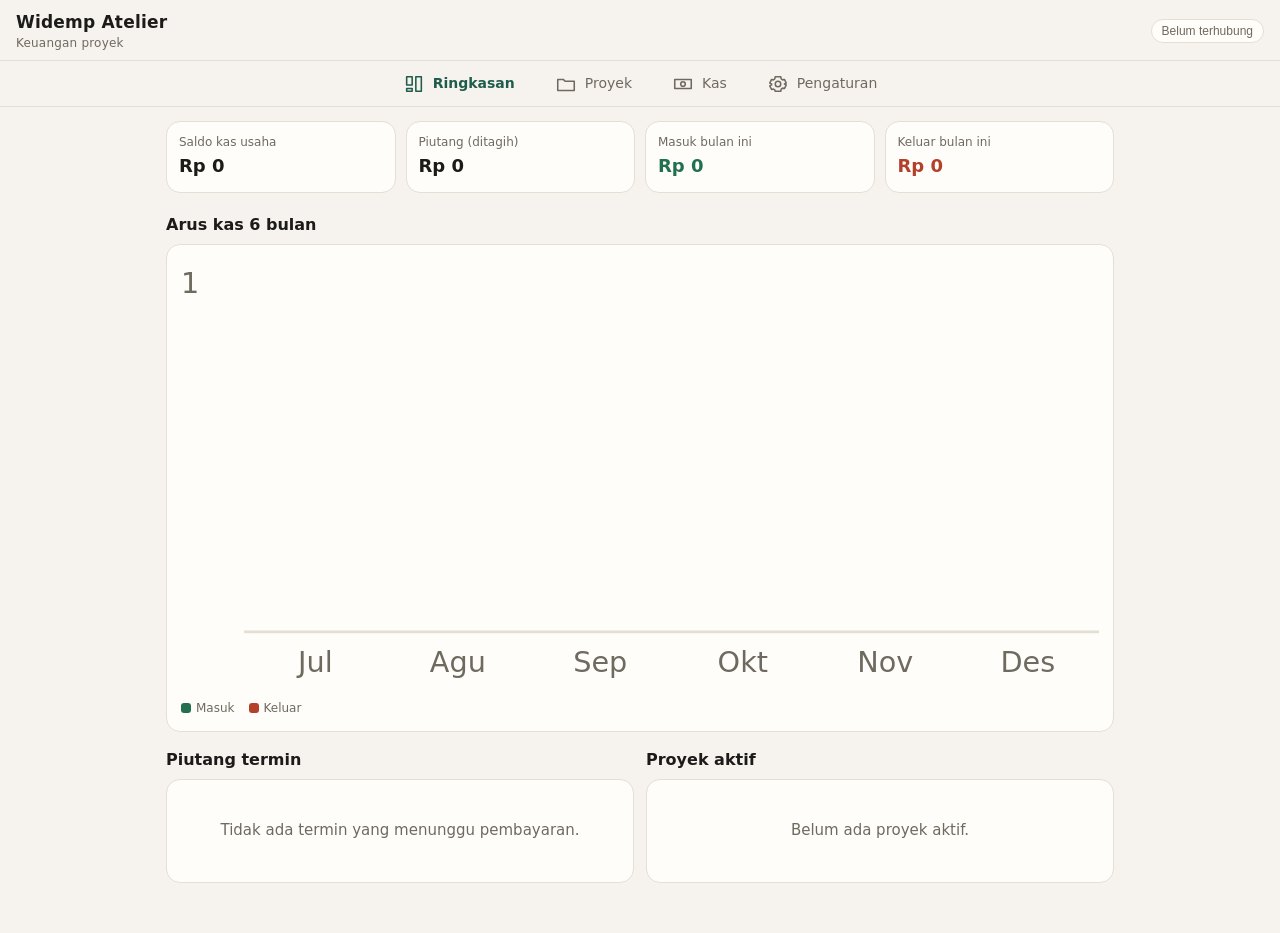
==== index.html @ c81f0bf6 "Add files via upload" ====
<!doctype html>
<html lang="id">
<head>
<meta charset="utf-8">
<meta name="viewport" content="width=device-width, initial-scale=1, viewport-fit=cover">
<meta name="theme-color" content="#1f5c4d">
<meta name="apple-mobile-web-app-capable" content="yes">
<meta name="mobile-web-app-capable" content="yes">
<meta name="apple-mobile-web-app-title" content="Widemp Keuangan">
<meta name="apple-mobile-web-app-status-bar-style" content="default">
<title>Widemp Keuangan</title>
<link rel="manifest" href="manifest.json">
<link rel="icon" href="icon.svg" type="image/svg+xml">
<link rel="apple-touch-icon" href="icon-180.png">
<link rel="stylesheet" href="style.css">
</head>
<body>
<header class="top">
  <h1 id="biz">Widemp Atelier<small>Keuangan proyek</small></h1>
  <button class="sync-pill" id="syncPill" type="button">Belum terhubung</button>
</header>
<nav class="tabs" id="tabs">
  <button data-tab="dash" class="on"><svg viewBox="0 0 24 24"><path d="M4 13h6V4H4zM14 20h6V4h-6zM4 20h6v-3H4z"/></svg>Ringkasan</button>
  <button data-tab="proj"><svg viewBox="0 0 24 24"><path d="M3 7h6l2 2h10v10H3z"/></svg>Proyek</button>
  <button data-tab="cash"><svg viewBox="0 0 24 24"><path d="M3 7h18v10H3zM12 9.5a2.5 2.5 0 100 5 2.5 2.5 0 000-5z"/></svg>Kas</button>
  <button data-tab="set"><svg viewBox="0 0 24 24"><path d="M12 15a3 3 0 100-6 3 3 0 000 6zM19 12l2-1-2-4-2 .5-1.5-1L15 4H9l-.5 2.5-1.5 1L5 7 3 11l2 1v1l-2 1 2 4 2-.5 1.5 1L9 20h6l.5-2.5 1.5-1 2 .5 2-4-2-1z"/></svg>Pengaturan</button>
</nav>
<main id="view"></main>
<dialog class="sheet" id="sheet"></dialog>
<div class="toast" id="toast" hidden></div>
<script src="core.js"></script>
<script src="sync.js"></script>
<script src="app.js"></script>
</body>
</html>
---- style.css ----
:root {
  --bg: #f6f3ee; --card: #fffdf9; --ink: #1c1b19; --muted: #6f6a60; --line: #e4ded3;
  --accent: #1f5c4d; --accent-ink: #fff; --in: #23704f; --out: #b3402a; --warn: #a76a00;
  --radius: 14px; --nav-h: 62px;
}
* { box-sizing: border-box; -webkit-tap-highlight-color: transparent; }
html { -webkit-text-size-adjust: 100%; }
body {
  margin: 0; background: var(--bg); color: var(--ink);
  font: 15px/1.45 system-ui, -apple-system, "Segoe UI", Roboto, sans-serif;
  padding-bottom: calc(var(--nav-h) + env(safe-area-inset-bottom) + 16px);
}
header.top {
  position: sticky; top: 0; z-index: 5; background: var(--bg);
  padding: calc(env(safe-area-inset-top) + 10px) 16px 8px; display: flex; align-items: center; gap: 10px;
  border-bottom: 1px solid var(--line);
}
header.top h1 { font-size: 17px; margin: 0; flex: 1; letter-spacing: .2px; }
header.top h1 small { display: block; font-weight: 400; color: var(--muted); font-size: 12px; }
.sync-pill { font-size: 12px; padding: 4px 10px; border-radius: 99px; border: 1px solid var(--line); background: var(--card); color: var(--muted); cursor: pointer; white-space: nowrap; }
.sync-pill.ok { color: var(--in); } .sync-pill.err { color: var(--out); } .sync-pill.busy { color: var(--warn); }
main { max-width: 980px; margin: 0 auto; padding: 14px 16px; }
nav.tabs {
  position: fixed; left: 0; right: 0; bottom: 0; z-index: 6; height: calc(var(--nav-h) + env(safe-area-inset-bottom));
  padding-bottom: env(safe-area-inset-bottom); background: var(--card); border-top: 1px solid var(--line); display: flex;
}
nav.tabs button {
  flex: 1; border: 0; background: none; color: var(--muted); font: inherit; font-size: 12px; display: flex; flex-direction: column;
  align-items: center; justify-content: center; gap: 2px; cursor: pointer;
}
nav.tabs button svg { width: 22px; height: 22px; stroke: currentColor; fill: none; stroke-width: 1.7; stroke-linecap: round; stroke-linejoin: round; }
nav.tabs button.on { color: var(--accent); font-weight: 600; }
@media (min-width: 760px) {
  body { padding-bottom: 24px; }
  nav.tabs { position: sticky; top: 56px; bottom: auto; height: 46px; padding: 0 16px; border-top: 0; border-bottom: 1px solid var(--line); background: var(--bg); justify-content: center; gap: 8px; }
  nav.tabs button { flex: 0 0 auto; flex-direction: row; gap: 8px; padding: 0 16px; font-size: 14px; }
}
h2 { font-size: 16px; margin: 20px 0 8px; }
h2:first-child { margin-top: 4px; }
.card { background: var(--card); border: 1px solid var(--line); border-radius: var(--radius); padding: 14px; margin-bottom: 12px; }
.grid { display: grid; gap: 10px; grid-template-columns: repeat(2, 1fr); }
@media (min-width: 760px) { .grid.g4 { grid-template-columns: repeat(4, 1fr); } .cols { display: grid; grid-template-columns: 1fr 1fr; gap: 12px; } }
.stat { background: var(--card); border: 1px solid var(--line); border-radius: var(--radius); padding: 12px; }
.stat .l { font-size: 12px; color: var(--muted); } .stat .v { font-size: 18px; font-weight: 650; margin-top: 2px; word-break: break-word; }
.in { color: var(--in); } .out { color: var(--out); } .muted { color: var(--muted); } .warn { color: var(--warn); }
.row { display: flex; align-items: center; gap: 10px; padding: 10px 0; border-top: 1px solid var(--line); }
.row:first-child { border-top: 0; }
.row .grow { flex: 1; min-width: 0; } .row .t { font-weight: 550; overflow: hidden; text-overflow: ellipsis; }
.row .s { font-size: 12.5px; color: var(--muted); } .row .amt { font-weight: 650; text-align: right; white-space: nowrap; }
.row.click { cursor: pointer; }
.badge { display: inline-block; font-size: 11px; padding: 2px 8px; border-radius: 99px; border: 1px solid var(--line); color: var(--muted); vertical-align: 1px; }
.badge.ok { color: var(--in); border-color: #b8d9c8; background: #eef7f1; } .badge.late { color: var(--out); border-color: #e9c0b6; background: #fbefec; }
.badge.bill { color: var(--warn); border-color: #ecd49b; background: #fbf5e3; }
button.btn, .btn {
  font: inherit; font-weight: 600; border-radius: 10px; border: 1px solid var(--line); background: var(--card); color: var(--ink);
  padding: 9px 14px; cursor: pointer; text-decoration: none; display: inline-block;
}
.btn.primary { background: var(--accent); color: var(--accent-ink); border-color: var(--accent); }
.btn.danger { color: var(--out); } .btn.sm { padding: 5px 10px; font-size: 13px; font-weight: 550; }
.btn[disabled] { opacity: .5; }
.actions { display: flex; flex-wrap: wrap; gap: 8px; margin: 10px 0; }
.fab {
  position: fixed; right: 16px; bottom: calc(var(--nav-h) + env(safe-area-inset-bottom) + 14px); z-index: 5; width: 54px; height: 54px; border-radius: 50%;
  background: var(--accent); color: #fff; border: 0; font-size: 28px; line-height: 1; box-shadow: 0 6px 18px rgba(0,0,0,.22); cursor: pointer;
}
@media (min-width: 760px) { .fab { bottom: 24px; right: calc(50% - 490px); } }
label { display: block; font-size: 12.5px; color: var(--muted); margin: 10px 0 4px; }
input, select, textarea {
  width: 100%; font: inherit; font-size: 16px; padding: 10px 12px; border: 1px solid var(--line); border-radius: 10px; background: #fff; color: var(--ink);
}
input:focus, select:focus, textarea:focus { outline: 2px solid var(--accent); outline-offset: -1px; }
.seg { display: flex; border: 1px solid var(--line); border-radius: 10px; overflow: hidden; }
.seg button { flex: 1; border: 0; background: #fff; padding: 10px; font: inherit; font-weight: 600; color: var(--muted); cursor: pointer; }
.seg button.on.in { background: #eef7f1; color: var(--in); } .seg button.on.out { background: #fbefec; color: var(--out); }
.filters { display: flex; gap: 8px; flex-wrap: wrap; margin-bottom: 10px; } .filters > * { flex: 1 1 130px; width: auto; }
dialog.sheet { border: 0; padding: 0; width: min(560px, 100vw); max-height: 92vh; border-radius: 18px 18px 0 0; background: var(--bg); color: var(--ink); margin: auto auto 0; }
@media (min-width: 760px) { dialog.sheet { border-radius: 18px; margin: auto; } }
dialog.sheet::backdrop { background: rgba(20,18,14,.45); }
.sheet form { padding: 16px 16px calc(16px + env(safe-area-inset-bottom)); max-height: 92vh; overflow: auto; }
.sheet h3 { margin: 0 0 4px; font-size: 17px; }
.termrow { display: grid; grid-template-columns: 1.4fr .7fr 1fr auto; gap: 6px; margin-bottom: 6px; align-items: center; }
.termrow input { padding: 8px 8px; font-size: 15px; }
.empty { text-align: center; color: var(--muted); padding: 26px 10px; }
.chart text { font-size: 10px; fill: var(--muted); }
.legend { display: flex; gap: 14px; font-size: 12px; color: var(--muted); margin-top: 4px; }
.legend i { display: inline-block; width: 10px; height: 10px; border-radius: 3px; margin-right: 5px; vertical-align: -1px; }
.toast { position: fixed; left: 50%; bottom: calc(var(--nav-h) + env(safe-area-inset-bottom) + 76px); transform: translateX(-50%); background: #26231f; color: #fff; padding: 9px 16px; border-radius: 99px; font-size: 14px; z-index: 20; max-width: 90vw; }
.note { font-size: 12.5px; color: var(--muted); background: #efe9dc; border-radius: 10px; padding: 9px 12px; margin: 10px 0; }
.bar { height: 6px; background: var(--line); border-radius: 99px; overflow: hidden; margin-top: 6px; } .bar > i { display: block; height: 100%; background: var(--accent); }
@media print { nav.tabs, header.top, .fab { display: none; } }
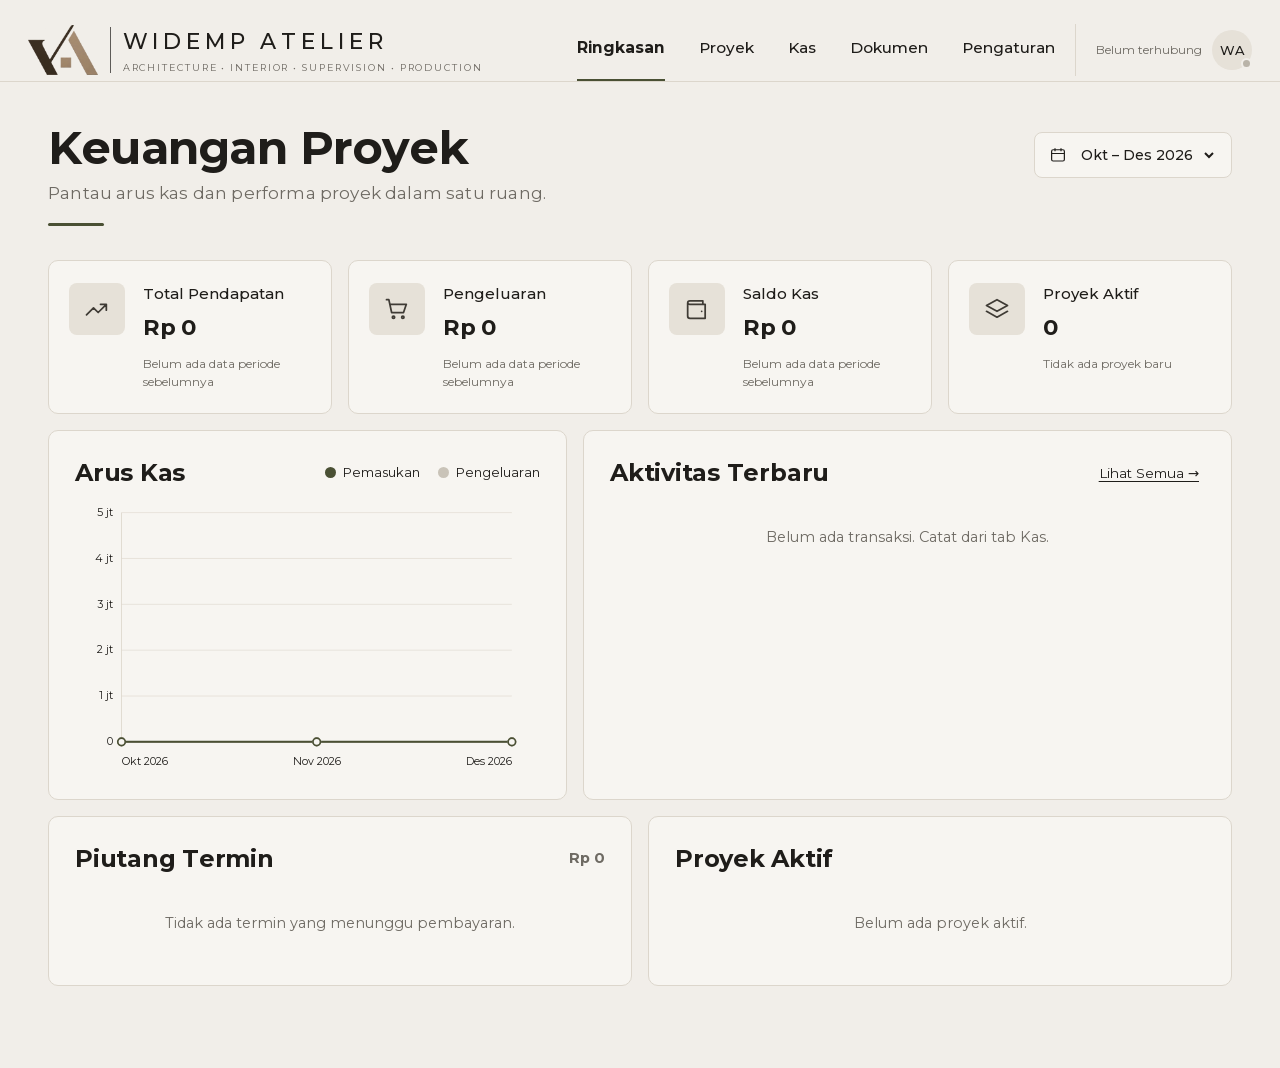
==== commit 3b4ec595: "Add files via upload" ====
--- a/index.html
+++ b/index.html
@@ -3,7 +3,7 @@
 <head>
 <meta charset="utf-8">
 <meta name="viewport" content="width=device-width, initial-scale=1, viewport-fit=cover">
-<meta name="theme-color" content="#1f5c4d">
+<meta name="theme-color" content="#f1eee9">
 <meta name="apple-mobile-web-app-capable" content="yes">
 <meta name="mobile-web-app-capable" content="yes">
 <meta name="apple-mobile-web-app-title" content="Widemp Keuangan">
@@ -16,20 +16,25 @@
 </head>
 <body>
 <header class="top">
-  <h1 id="biz">Widemp Atelier<small>Keuangan proyek</small></h1>
-  <button class="sync-pill" id="syncPill" type="button">Belum terhubung</button>
+  <div class="top-in">
+    <a class="brand" href="#" data-act="go-dash"><img src="assets/logo-mark.png" alt=""><span class="div"></span><span class="wm"><b id="biz">WIDEMP ATELIER</b><small>Architecture • Interior • Supervision • Production</small></span></a>
+    <nav class="tabs" id="tabs">
+      <button data-tab="dash" class="on"><svg viewBox="0 0 24 24"><path d="M4 13h6V4H4zM14 20h6V4h-6zM4 20h6v-3H4z"/></svg>Ringkasan</button>
+      <button data-tab="proj"><svg viewBox="0 0 24 24"><path d="M3 7h6l2 2h10v10H3z"/></svg>Proyek</button>
+      <button data-tab="cash"><svg viewBox="0 0 24 24"><path d="M3 7h18v10H3zM12 9.5a2.5 2.5 0 100 5 2.5 2.5 0 000-5z"/></svg>Kas</button>
+      <button data-tab="doc"><svg viewBox="0 0 24 24"><path d="M7 3h7l4 4v14H7zM14 3v4h4M10 12h5M10 16h5"/></svg>Dokumen</button>
+      <button data-tab="set"><svg viewBox="0 0 24 24"><path d="M12 15a3 3 0 100-6 3 3 0 000 6zM19 12l2-1-2-4-2 .5-1.5-1L15 4H9l-.5 2.5-1.5 1L5 7 3 11l2 1v1l-2 1 2 4 2-.5 1.5 1L9 20h6l.5-2.5 1.5-1 2 .5 2-4-2-1z"/></svg>Pengaturan</button>
+    </nav>
+    <div class="me"><span class="st" id="syncText">Belum terhubung</span><button class="avatar" id="syncPill" type="button" title="Sinkron">WA<i></i></button></div>
+  </div>
 </header>
-<nav class="tabs" id="tabs">
-  <button data-tab="dash" class="on"><svg viewBox="0 0 24 24"><path d="M4 13h6V4H4zM14 20h6V4h-6zM4 20h6v-3H4z"/></svg>Ringkasan</button>
-  <button data-tab="proj"><svg viewBox="0 0 24 24"><path d="M3 7h6l2 2h10v10H3z"/></svg>Proyek</button>
-  <button data-tab="cash"><svg viewBox="0 0 24 24"><path d="M3 7h18v10H3zM12 9.5a2.5 2.5 0 100 5 2.5 2.5 0 000-5z"/></svg>Kas</button>
-  <button data-tab="set"><svg viewBox="0 0 24 24"><path d="M12 15a3 3 0 100-6 3 3 0 000 6zM19 12l2-1-2-4-2 .5-1.5-1L15 4H9l-.5 2.5-1.5 1L5 7 3 11l2 1v1l-2 1 2 4 2-.5 1.5 1L9 20h6l.5-2.5 1.5-1 2 .5 2-4-2-1z"/></svg>Pengaturan</button>
-</nav>
 <main id="view"></main>
 <dialog class="sheet" id="sheet"></dialog>
 <div class="toast" id="toast" hidden></div>
 <script src="core.js"></script>
 <script src="sync.js"></script>
+<script src="pdf-assets.js"></script>
+<script src="pdf.js"></script>
 <script src="app.js"></script>
 </body>
 </html>
--- a/style.css
+++ b/style.css
@@ -1,90 +1,152 @@
+@font-face { font-family: 'Montserrat'; src: url(assets/montserrat-R.ttf) format('truetype'); font-weight: 400; font-display: swap; }
+@font-face { font-family: 'Montserrat'; src: url(assets/montserrat-M.ttf) format('truetype'); font-weight: 500 600; font-display: swap; }
+@font-face { font-family: 'Montserrat'; src: url(assets/montserrat-B.ttf) format('truetype'); font-weight: 700 800; font-display: swap; }
+@font-face { font-family: 'Montserrat'; src: url(assets/montserrat-I.ttf) format('truetype'); font-weight: 400; font-style: italic; font-display: swap; }
+
 :root {
-  --bg: #f6f3ee; --card: #fffdf9; --ink: #1c1b19; --muted: #6f6a60; --line: #e4ded3;
-  --accent: #1f5c4d; --accent-ink: #fff; --in: #23704f; --out: #b3402a; --warn: #a76a00;
-  --radius: 14px; --nav-h: 62px;
+  --bg: #f1eee9; --card: #f7f5f1; --ink: #1f1d1a; --muted: #6e6a63; --line: #dcd6cc; --soft: #e6e1d8;
+  --accent: #4a5034; --accent-ink: #fff; --in: #4f6a33; --out: #9b5a3c; --warn: #9a6a12; --tan: #a3896f;
+  --radius: 10px; --nav-h: 62px;
 }
 * { box-sizing: border-box; -webkit-tap-highlight-color: transparent; }
 html { -webkit-text-size-adjust: 100%; }
 body {
   margin: 0; background: var(--bg); color: var(--ink);
-  font: 15px/1.45 system-ui, -apple-system, "Segoe UI", Roboto, sans-serif;
+  font: 14.5px/1.5 'Montserrat', system-ui, -apple-system, 'Segoe UI', Roboto, sans-serif;
   padding-bottom: calc(var(--nav-h) + env(safe-area-inset-bottom) + 16px);
 }
+/* ---------- kop ---------- */
 header.top {
   position: sticky; top: 0; z-index: 5; background: var(--bg);
-  padding: calc(env(safe-area-inset-top) + 10px) 16px 8px; display: flex; align-items: center; gap: 10px;
-  border-bottom: 1px solid var(--line);
+  padding: calc(env(safe-area-inset-top) + 10px) 16px 10px; border-bottom: 1px solid var(--line);
 }
-header.top h1 { font-size: 17px; margin: 0; flex: 1; letter-spacing: .2px; }
-header.top h1 small { display: block; font-weight: 400; color: var(--muted); font-size: 12px; }
-.sync-pill { font-size: 12px; padding: 4px 10px; border-radius: 99px; border: 1px solid var(--line); background: var(--card); color: var(--muted); cursor: pointer; white-space: nowrap; }
-.sync-pill.ok { color: var(--in); } .sync-pill.err { color: var(--out); } .sync-pill.busy { color: var(--warn); }
-main { max-width: 980px; margin: 0 auto; padding: 14px 16px; }
+.top-in { max-width: 1240px; margin: 0 auto; display: flex; align-items: center; gap: 14px; }
+.brand { display: flex; align-items: center; gap: 12px; flex: 1; min-width: 0; text-decoration: none; color: inherit; }
+.brand img { height: 34px; width: auto; }
+.brand .div { width: 1px; align-self: stretch; background: var(--ink); opacity: .7; margin: 2px 0; }
+.brand .wm { min-width: 0; }
+.brand .wm b { display: block; font-weight: 600; font-size: 15px; letter-spacing: .22em; white-space: nowrap; overflow: hidden; text-overflow: ellipsis; }
+.brand .wm small { display: block; font-size: 8.5px; letter-spacing: .2em; color: var(--muted); white-space: nowrap; overflow: hidden; text-overflow: ellipsis; text-transform: uppercase; }
+.me { display: flex; align-items: center; gap: 10px; }
+.me .st { font-size: 12px; color: var(--muted); display: none; white-space: nowrap; }
+.avatar { position: relative; width: 40px; height: 40px; border-radius: 50%; border: 0; background: var(--soft); color: var(--ink); font: 600 13px 'Montserrat', sans-serif; cursor: pointer; flex: none; }
+.avatar i { position: absolute; right: 0; bottom: 1px; width: 11px; height: 11px; border-radius: 50%; border: 2px solid var(--bg); background: #b9b3a8; }
+.avatar.ok i { background: var(--in); } .avatar.err i { background: var(--out); } .avatar.busy i { background: #d1a53c; }
 nav.tabs {
   position: fixed; left: 0; right: 0; bottom: 0; z-index: 6; height: calc(var(--nav-h) + env(safe-area-inset-bottom));
   padding-bottom: env(safe-area-inset-bottom); background: var(--card); border-top: 1px solid var(--line); display: flex;
 }
 nav.tabs button {
-  flex: 1; border: 0; background: none; color: var(--muted); font: inherit; font-size: 12px; display: flex; flex-direction: column;
-  align-items: center; justify-content: center; gap: 2px; cursor: pointer;
+  flex: 1; border: 0; background: none; color: var(--muted); font: inherit; font-size: 11px; display: flex; flex-direction: column;
+  align-items: center; justify-content: center; gap: 2px; cursor: pointer; padding: 0;
 }
-nav.tabs button svg { width: 22px; height: 22px; stroke: currentColor; fill: none; stroke-width: 1.7; stroke-linecap: round; stroke-linejoin: round; }
-nav.tabs button.on { color: var(--accent); font-weight: 600; }
-@media (min-width: 760px) {
-  body { padding-bottom: 24px; }
-  nav.tabs { position: sticky; top: 56px; bottom: auto; height: 46px; padding: 0 16px; border-top: 0; border-bottom: 1px solid var(--line); background: var(--bg); justify-content: center; gap: 8px; }
-  nav.tabs button { flex: 0 0 auto; flex-direction: row; gap: 8px; padding: 0 16px; font-size: 14px; }
+nav.tabs button svg { width: 22px; height: 22px; stroke: currentColor; fill: none; stroke-width: 1.6; stroke-linecap: round; stroke-linejoin: round; }
+nav.tabs button.on { color: var(--accent); font-weight: 700; }
+@media (min-width: 900px) {
+  body { padding-bottom: 32px; }
+  header.top { padding: 18px 28px 0; }
+  .brand img { height: 50px; } .brand .wm b { font-size: 22px; } .brand .wm small { font-size: 9.5px; margin-top: 3px; }
+  .me .st { display: block; } .me { padding-left: 20px; margin-left: 6px; border-left: 1px solid var(--line); height: 52px; }
+  nav.tabs { position: static; height: auto; padding: 0; background: none; border: 0; gap: 34px; }
+  nav.tabs button { flex: none; font-size: 15.5px; padding: 18px 0 20px; border-bottom: 2px solid transparent; color: var(--ink); font-weight: 500; }
+  nav.tabs button svg { display: none; }
+  nav.tabs button.on { border-bottom-color: var(--accent); font-weight: 700; color: var(--ink); }
+  .top-in { align-items: center; padding-bottom: 0; }
 }
-h2 { font-size: 16px; margin: 20px 0 8px; }
+main { max-width: 1240px; margin: 0 auto; padding: 14px 16px; }
+@media (min-width: 900px) { main { padding: 34px 28px; } }
+
+/* ---------- judul halaman ---------- */
+.ptitle { display: flex; flex-wrap: wrap; align-items: flex-start; gap: 12px 20px; margin: 6px 0 22px; }
+.ptitle .tx { flex: 1; min-width: 220px; }
+.ptitle h1 { margin: 0; font-size: 28px; line-height: 1.15; font-weight: 700; letter-spacing: -.01em; }
+.ptitle p { margin: 6px 0 0; color: var(--muted); font-size: 14px; }
+.ptitle .rule { width: 56px; height: 3px; background: var(--accent); margin-top: 16px; border-radius: 2px; }
+.period { position: relative; display: flex; align-items: center; gap: 10px; border: 1px solid var(--line); border-radius: 8px; padding: 0 14px; background: var(--card); height: 46px; }
+.period svg { width: 18px; height: 18px; stroke: var(--ink); fill: none; stroke-width: 1.6; flex: none; }
+.period select { border: 0; background: transparent; padding: 0 4px 0 0; font: 500 14px 'Montserrat', sans-serif; width: auto; outline: none; color: var(--ink); cursor: pointer; }
+@media (min-width: 900px) { .ptitle h1 { font-size: 46px; } .ptitle p { font-size: 17px; letter-spacing: .01em; } .ptitle { margin-bottom: 34px; } }
+
+h2 { font-size: 16px; margin: 22px 0 10px; font-weight: 700; }
 h2:first-child { margin-top: 4px; }
 .card { background: var(--card); border: 1px solid var(--line); border-radius: var(--radius); padding: 14px; margin-bottom: 12px; }
+.panel { background: var(--card); border: 1px solid var(--line); border-radius: var(--radius); padding: 18px; margin-bottom: 16px; }
+.panel-h { display: flex; align-items: center; gap: 12px; margin-bottom: 10px; }
+.panel-h h3 { margin: 0; flex: 1; font-size: 18px; font-weight: 700; letter-spacing: -.01em; }
+.panel-h a, .linkbtn { color: var(--ink); font-size: 13.5px; text-decoration: underline; text-underline-offset: 3px; cursor: pointer; background: none; border: 0; font-family: inherit; white-space: nowrap; }
+@media (min-width: 900px) { .panel { padding: 24px 26px; } .panel-h h3 { font-size: 24px; } }
+
+/* ---------- kartu statistik ---------- */
 .grid { display: grid; gap: 10px; grid-template-columns: repeat(2, 1fr); }
-@media (min-width: 760px) { .grid.g4 { grid-template-columns: repeat(4, 1fr); } .cols { display: grid; grid-template-columns: 1fr 1fr; gap: 12px; } }
-.stat { background: var(--card); border: 1px solid var(--line); border-radius: var(--radius); padding: 12px; }
-.stat .l { font-size: 12px; color: var(--muted); } .stat .v { font-size: 18px; font-weight: 650; margin-top: 2px; word-break: break-word; }
+@media (min-width: 900px) { .grid.g4 { grid-template-columns: repeat(4, 1fr); gap: 16px; } .cols { display: grid; grid-template-columns: 1fr 1fr; gap: 16px; } .cols.wide { grid-template-columns: 1fr 1.25fr; } }
+.stat { background: var(--card); border: 1px solid var(--line); border-radius: var(--radius); padding: 12px; min-width: 0; }
+.stat .l { font-size: 12px; color: var(--muted); } .stat .v { font-size: 17px; font-weight: 700; margin-top: 2px; word-break: break-word; }
+.kpi { display: flex; gap: 12px; align-items: flex-start; padding: 14px; }
+.kpi .ic { width: 40px; height: 40px; border-radius: 8px; background: var(--soft); display: grid; place-items: center; flex: none; }
+.kpi .ic svg { width: 22px; height: 22px; stroke: #3f3b35; fill: none; stroke-width: 1.5; stroke-linecap: round; stroke-linejoin: round; }
+.kpi .b { min-width: 0; flex: 1; }
+.kpi .l { color: var(--ink); font-size: 12.5px; font-weight: 500; }
+.kpi .v { font-size: 17px; margin: 3px 0 4px; letter-spacing: -.01em; white-space: nowrap; }
+.kpi .d { font-size: 11px; color: var(--muted); }
+.kpi .d .up { color: var(--in); } .kpi .d .dn { color: var(--out); }
+@media (max-width: 899px) { .kpi .v { font-size: clamp(14px, 4.3vw, 17px); } .kpi { flex-direction: column; gap: 8px; } .kpi .ic { width: 34px; height: 34px; } .kpi .ic svg { width: 19px; height: 19px; } }
+@media (min-width: 900px) { .kpi { padding: 22px 20px; gap: 18px; } .kpi .ic { width: 56px; height: 52px; } .kpi .ic svg { width: 28px; height: 28px; } .kpi .l { font-size: 15px; } .kpi .v { font-size: clamp(19px, 1.75vw, 27px); margin: 6px 0 10px; } .kpi .d { font-size: 12px; } }
+
 .in { color: var(--in); } .out { color: var(--out); } .muted { color: var(--muted); } .warn { color: var(--warn); }
-.row { display: flex; align-items: center; gap: 10px; padding: 10px 0; border-top: 1px solid var(--line); }
+.row { display: flex; align-items: center; gap: 10px; padding: 11px 0; border-top: 1px solid var(--line); }
 .row:first-child { border-top: 0; }
-.row .grow { flex: 1; min-width: 0; } .row .t { font-weight: 550; overflow: hidden; text-overflow: ellipsis; }
-.row .s { font-size: 12.5px; color: var(--muted); } .row .amt { font-weight: 650; text-align: right; white-space: nowrap; }
+.row .grow { flex: 1; min-width: 0; } .row .t { font-weight: 600; overflow: hidden; text-overflow: ellipsis; }
+.row .s { font-size: 12.5px; color: var(--muted); } .row .amt { font-weight: 600; text-align: right; white-space: nowrap; }
 .row.click { cursor: pointer; }
-.badge { display: inline-block; font-size: 11px; padding: 2px 8px; border-radius: 99px; border: 1px solid var(--line); color: var(--muted); vertical-align: 1px; }
-.badge.ok { color: var(--in); border-color: #b8d9c8; background: #eef7f1; } .badge.late { color: var(--out); border-color: #e9c0b6; background: #fbefec; }
-.badge.bill { color: var(--warn); border-color: #ecd49b; background: #fbf5e3; }
+.badge { display: inline-block; font-size: 11px; padding: 2px 9px; border-radius: 99px; border: 1px solid var(--line); color: var(--muted); vertical-align: 1px; white-space: nowrap; }
+.badge.ok { color: var(--in); border-color: #c8d3b6; background: #eef1e6; } .badge.late { color: var(--out); border-color: #e3c7b8; background: #f6ebe5; }
+.badge.bill { color: var(--warn); border-color: #e6d6ac; background: #f7f0de; }
+.chip { display: inline-block; padding: 4px 14px; border-radius: 99px; font-size: 13px; font-weight: 500; white-space: nowrap; }
+.chip.in { background: #dfe4d3; color: #2f3a22; } .chip.out { background: #e9e1d5; color: #3e352b; }
+
+/* tabel aktivitas */
+table.act { width: 100%; border-collapse: collapse; font-size: 14px; }
+table.act th { text-align: left; font-weight: 700; background: #e7e1d7; padding: 12px 14px; font-size: 14px; }
+table.act td { padding: 15px 14px; border-bottom: 1px solid var(--line); vertical-align: middle; }
+table.act tr.click { cursor: pointer; } table.act tr.click:hover td { background: #efebe4; }
+table.act th:last-child, table.act td:last-child { text-align: right; white-space: nowrap; }
+table.act .muted-s { display: block; font-size: 12px; color: var(--muted); }
+@media (max-width: 899px) { table.act th:nth-child(3), table.act td:nth-child(3) { display: none; } table.act td, table.act th { padding: 11px 8px; font-size: 13px; } }
+
 button.btn, .btn {
-  font: inherit; font-weight: 600; border-radius: 10px; border: 1px solid var(--line); background: var(--card); color: var(--ink);
+  font: inherit; font-weight: 600; border-radius: 8px; border: 1px solid var(--line); background: var(--card); color: var(--ink);
   padding: 9px 14px; cursor: pointer; text-decoration: none; display: inline-block;
 }
 .btn.primary { background: var(--accent); color: var(--accent-ink); border-color: var(--accent); }
-.btn.danger { color: var(--out); } .btn.sm { padding: 5px 10px; font-size: 13px; font-weight: 550; }
+.btn.danger { color: var(--out); } .btn.sm { padding: 5px 10px; font-size: 13px; font-weight: 500; }
 .btn[disabled] { opacity: .5; }
 .actions { display: flex; flex-wrap: wrap; gap: 8px; margin: 10px 0; }
 .fab {
   position: fixed; right: 16px; bottom: calc(var(--nav-h) + env(safe-area-inset-bottom) + 14px); z-index: 5; width: 54px; height: 54px; border-radius: 50%;
   background: var(--accent); color: #fff; border: 0; font-size: 28px; line-height: 1; box-shadow: 0 6px 18px rgba(0,0,0,.22); cursor: pointer;
 }
-@media (min-width: 760px) { .fab { bottom: 24px; right: calc(50% - 490px); } }
+@media (min-width: 900px) { .fab { bottom: 28px; right: max(28px, calc(50% - 600px)); } }
 label { display: block; font-size: 12.5px; color: var(--muted); margin: 10px 0 4px; }
 input, select, textarea {
-  width: 100%; font: inherit; font-size: 16px; padding: 10px 12px; border: 1px solid var(--line); border-radius: 10px; background: #fff; color: var(--ink);
+  width: 100%; font: inherit; font-size: 16px; padding: 10px 12px; border: 1px solid var(--line); border-radius: 8px; background: #fff; color: var(--ink);
 }
 input:focus, select:focus, textarea:focus { outline: 2px solid var(--accent); outline-offset: -1px; }
-.seg { display: flex; border: 1px solid var(--line); border-radius: 10px; overflow: hidden; }
+.seg { display: flex; border: 1px solid var(--line); border-radius: 8px; overflow: hidden; }
 .seg button { flex: 1; border: 0; background: #fff; padding: 10px; font: inherit; font-weight: 600; color: var(--muted); cursor: pointer; }
-.seg button.on.in { background: #eef7f1; color: var(--in); } .seg button.on.out { background: #fbefec; color: var(--out); }
+.seg button.on.in { background: #e6eadc; color: var(--in); } .seg button.on.out { background: #f4e9e2; color: var(--out); }
 .filters { display: flex; gap: 8px; flex-wrap: wrap; margin-bottom: 10px; } .filters > * { flex: 1 1 130px; width: auto; }
-dialog.sheet { border: 0; padding: 0; width: min(560px, 100vw); max-height: 92vh; border-radius: 18px 18px 0 0; background: var(--bg); color: var(--ink); margin: auto auto 0; }
-@media (min-width: 760px) { dialog.sheet { border-radius: 18px; margin: auto; } }
+dialog.sheet { border: 0; padding: 0; width: min(580px, 100vw); max-height: 92vh; border-radius: 16px 16px 0 0; background: var(--bg); color: var(--ink); margin: auto auto 0; }
+@media (min-width: 760px) { dialog.sheet { border-radius: 14px; margin: auto; } }
 dialog.sheet::backdrop { background: rgba(20,18,14,.45); }
 .sheet form { padding: 16px 16px calc(16px + env(safe-area-inset-bottom)); max-height: 92vh; overflow: auto; }
 .sheet h3 { margin: 0 0 4px; font-size: 17px; }
 .termrow { display: grid; grid-template-columns: 1.4fr .7fr 1fr auto; gap: 6px; margin-bottom: 6px; align-items: center; }
 .termrow input { padding: 8px 8px; font-size: 15px; }
 .empty { text-align: center; color: var(--muted); padding: 26px 10px; }
-.chart text { font-size: 10px; fill: var(--muted); }
-.legend { display: flex; gap: 14px; font-size: 12px; color: var(--muted); margin-top: 4px; }
-.legend i { display: inline-block; width: 10px; height: 10px; border-radius: 3px; margin-right: 5px; vertical-align: -1px; }
+.chart { display: block; margin-top: 8px; } .chart text { font-size: 13px; fill: var(--ink); font-family: 'Montserrat', sans-serif; }
+.legend { display: flex; gap: 18px; font-size: 13px; color: var(--ink); }
+.legend i { display: inline-block; width: 11px; height: 11px; border-radius: 50%; margin-right: 7px; vertical-align: -1px; }
 .toast { position: fixed; left: 50%; bottom: calc(var(--nav-h) + env(safe-area-inset-bottom) + 76px); transform: translateX(-50%); background: #26231f; color: #fff; padding: 9px 16px; border-radius: 99px; font-size: 14px; z-index: 20; max-width: 90vw; }
-.note { font-size: 12.5px; color: var(--muted); background: #efe9dc; border-radius: 10px; padding: 9px 12px; margin: 10px 0; }
-.bar { height: 6px; background: var(--line); border-radius: 99px; overflow: hidden; margin-top: 6px; } .bar > i { display: block; height: 100%; background: var(--accent); }
+.note { font-size: 12.5px; color: var(--muted); background: #e9e3d8; border-radius: 8px; padding: 9px 12px; margin: 10px 0; }
+.bar { height: 6px; background: var(--soft); border-radius: 99px; overflow: hidden; margin-top: 6px; } .bar > i { display: block; height: 100%; background: var(--accent); }
 @media print { nav.tabs, header.top, .fab { display: none; } }
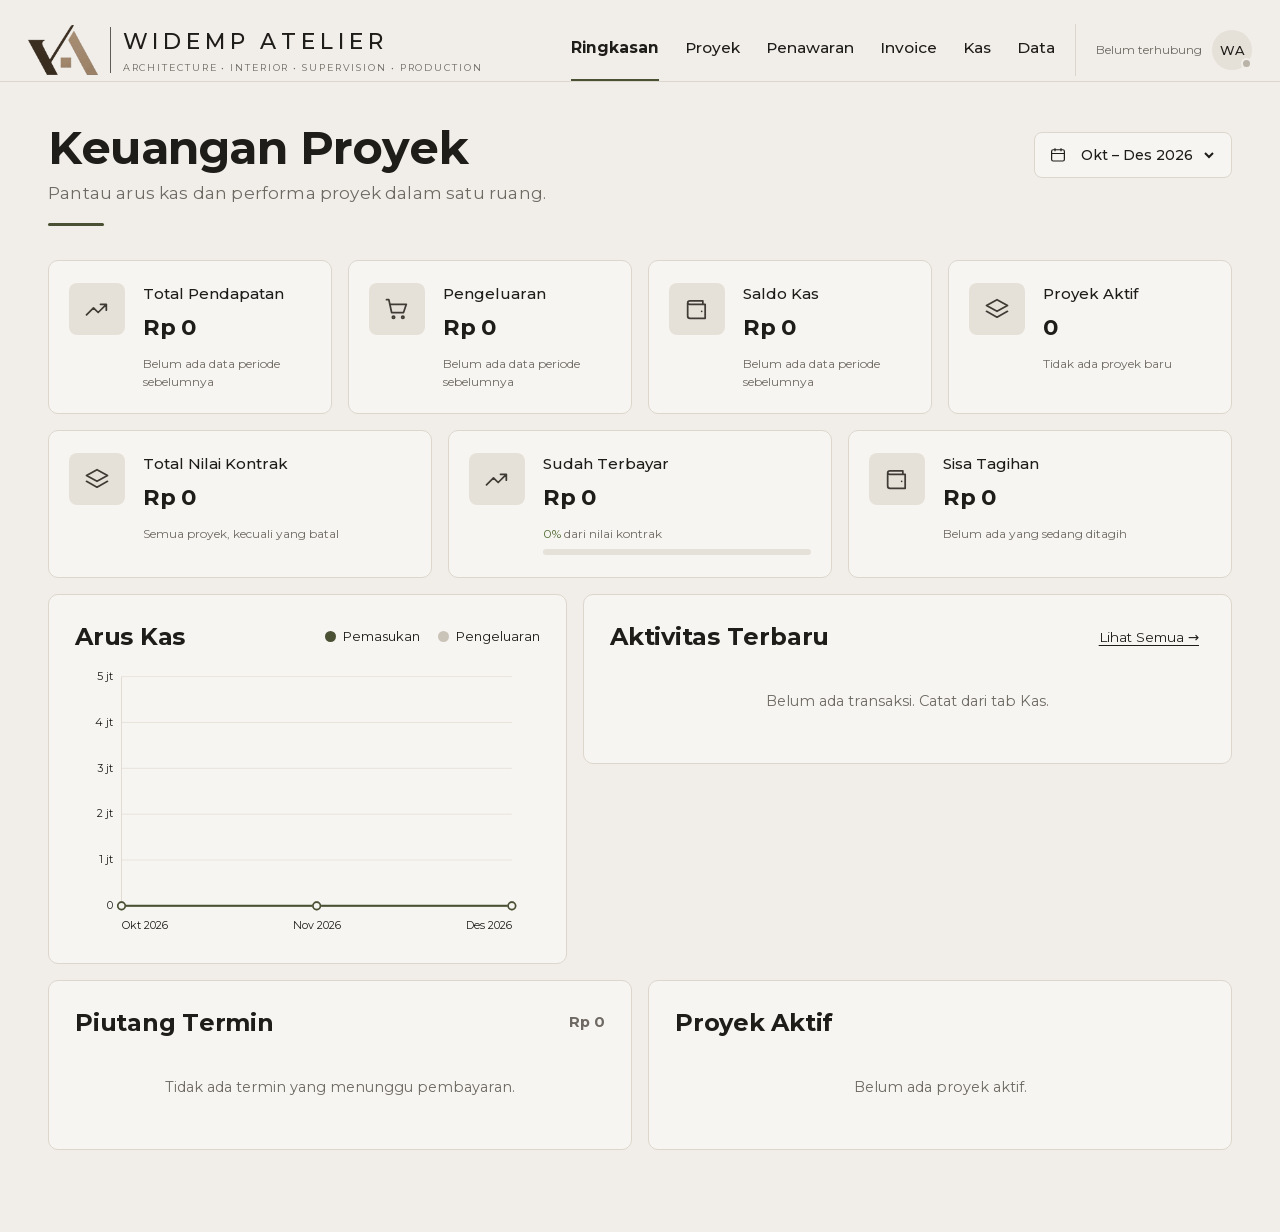
==== commit 6e001367: "Add files via upload" ====
--- a/index.html
+++ b/index.html
@@ -6,9 +6,9 @@
 <meta name="theme-color" content="#f1eee9">
 <meta name="apple-mobile-web-app-capable" content="yes">
 <meta name="mobile-web-app-capable" content="yes">
-<meta name="apple-mobile-web-app-title" content="Widemp Keuangan">
+<meta name="apple-mobile-web-app-title" content="Widemp Atelier">
 <meta name="apple-mobile-web-app-status-bar-style" content="default">
-<title>Widemp Keuangan</title>
+<title>Widemp Atelier</title>
 <link rel="manifest" href="manifest.json">
 <link rel="icon" href="icon.svg" type="image/svg+xml">
 <link rel="apple-touch-icon" href="icon-180.png">
@@ -21,9 +21,10 @@
     <nav class="tabs" id="tabs">
       <button data-tab="dash" class="on"><svg viewBox="0 0 24 24"><path d="M4 13h6V4H4zM14 20h6V4h-6zM4 20h6v-3H4z"/></svg>Ringkasan</button>
       <button data-tab="proj"><svg viewBox="0 0 24 24"><path d="M3 7h6l2 2h10v10H3z"/></svg>Proyek</button>
+      <button data-tab="quote"><svg viewBox="0 0 24 24"><path d="M5 3h10l4 4v14H5zM15 3v4h4M8 11h8M8 14.5h8M8 18h5"/></svg>Penawaran</button>
+      <button data-tab="doc"><svg viewBox="0 0 24 24"><path d="M7 3h7l4 4v14H7zM14 3v4h4M10 12h5M10 16h5"/></svg>Invoice</button>
       <button data-tab="cash"><svg viewBox="0 0 24 24"><path d="M3 7h18v10H3zM12 9.5a2.5 2.5 0 100 5 2.5 2.5 0 000-5z"/></svg>Kas</button>
-      <button data-tab="doc"><svg viewBox="0 0 24 24"><path d="M7 3h7l4 4v14H7zM14 3v4h4M10 12h5M10 16h5"/></svg>Dokumen</button>
-      <button data-tab="set"><svg viewBox="0 0 24 24"><path d="M12 15a3 3 0 100-6 3 3 0 000 6zM19 12l2-1-2-4-2 .5-1.5-1L15 4H9l-.5 2.5-1.5 1L5 7 3 11l2 1v1l-2 1 2 4 2-.5 1.5 1L9 20h6l.5-2.5 1.5-1 2 .5 2-4-2-1z"/></svg>Pengaturan</button>
+      <button data-tab="data"><svg viewBox="0 0 24 24"><ellipse cx="12" cy="6" rx="7" ry="3"/><path d="M5 6v6c0 1.7 3.1 3 7 3s7-1.3 7-3V6M5 12v6c0 1.7 3.1 3 7 3s7-1.3 7-3v-6"/></svg>Data</button>
     </nav>
     <div class="me"><span class="st" id="syncText">Belum terhubung</span><button class="avatar" id="syncPill" type="button" title="Sinkron">WA<i></i></button></div>
   </div>
@@ -35,6 +36,9 @@
 <script src="sync.js"></script>
 <script src="pdf-assets.js"></script>
 <script src="pdf.js"></script>
+<script src="studio-core.js"></script>
+<script src="studio-pdf.js"></script>
+<script src="studio.js"></script>
 <script src="app.js"></script>
 </body>
 </html>
--- a/style.css
+++ b/style.css
@@ -78,7 +78,10 @@
 
 /* ---------- kartu statistik ---------- */
 .grid { display: grid; gap: 10px; grid-template-columns: repeat(2, 1fr); }
-@media (min-width: 900px) { .grid.g4 { grid-template-columns: repeat(4, 1fr); gap: 16px; } .cols { display: grid; grid-template-columns: 1fr 1fr; gap: 16px; } .cols.wide { grid-template-columns: 1fr 1.25fr; } }
+.grid.g3 { grid-template-columns: 1fr; }
+@media (min-width: 600px) { .grid.g3 { grid-template-columns: repeat(3, 1fr); } }
+@media (max-width: 599px) { .grid.g3 .kpi { flex-direction: row; } }
+@media (min-width: 900px) { .grid.g3 { gap: 16px; } .grid.g4 { grid-template-columns: repeat(4, 1fr); gap: 16px; } .cols { display: grid; grid-template-columns: 1fr 1fr; gap: 16px; align-items: start; } .cols.wide { grid-template-columns: 1fr 1.25fr; } }
 .stat { background: var(--card); border: 1px solid var(--line); border-radius: var(--radius); padding: 12px; min-width: 0; }
 .stat .l { font-size: 12px; color: var(--muted); } .stat .v { font-size: 17px; font-weight: 700; margin-top: 2px; word-break: break-word; }
 .kpi { display: flex; gap: 12px; align-items: flex-start; padding: 14px; }
@@ -150,3 +153,24 @@
 .note { font-size: 12.5px; color: var(--muted); background: #e9e3d8; border-radius: 8px; padding: 9px 12px; margin: 10px 0; }
 .bar { height: 6px; background: var(--soft); border-radius: 99px; overflow: hidden; margin-top: 6px; } .bar > i { display: block; height: 100%; background: var(--accent); }
 @media print { nav.tabs, header.top, .fab { display: none; } }
+
+/* ---------- Studio: penawaran, RAB, database ---------- */
+@media (max-width: 899px) { nav.tabs button { font-size: 10px; } nav.tabs button svg { width: 21px; height: 21px; } }
+@media (min-width: 900px) { nav.tabs { gap: 26px; } }
+.seg.sm button { padding: 8px 6px; font-size: 13px; }
+.sech { display: flex; align-items: center; gap: 10px; padding: 10px 0 4px; border-top: 1px solid var(--line); font-size: 13px; letter-spacing: .02em; }
+.card > .sech:first-child { border-top: 0; padding-top: 0; }
+.sech b { flex: 1; }
+.pick { display: grid; gap: 8px; }
+.pickopt { display: flex; gap: 10px; align-items: flex-start; margin: 0; padding: 10px 12px; border: 1px solid var(--line); border-radius: 8px; background: #fff; color: var(--ink); cursor: pointer; }
+.pickopt input { width: auto; margin-top: 3px; }
+.pickopt b { display: block; font-size: 14px; } .pickopt small { display: block; color: var(--muted); font-size: 12px; }
+.pickopt:has(input:checked) { border-color: var(--accent); background: #eef0e7; }
+label.chk { display: flex; gap: 8px; align-items: center; color: var(--ink); font-size: 14px; }
+label.chk input { width: auto; }
+.mini { margin-top: 8px; border: 1px solid var(--line); border-radius: 8px; background: #fff; padding: 6px 10px; font-size: 12.5px; }
+.mini > div { display: grid; grid-template-columns: 1fr auto 96px; gap: 8px; padding: 3px 0; }
+.mini > div span:last-child, .mini > div span:nth-child(2) { text-align: right; white-space: nowrap; }
+.mini .tot { border-top: 1px solid var(--line); margin-top: 3px; padding-top: 5px; font-weight: 700; }
+.comprow { display: grid; grid-template-columns: 1fr 84px auto; gap: 6px; margin-bottom: 6px; align-items: center; }
+.comprow select { font-size: 14px; }
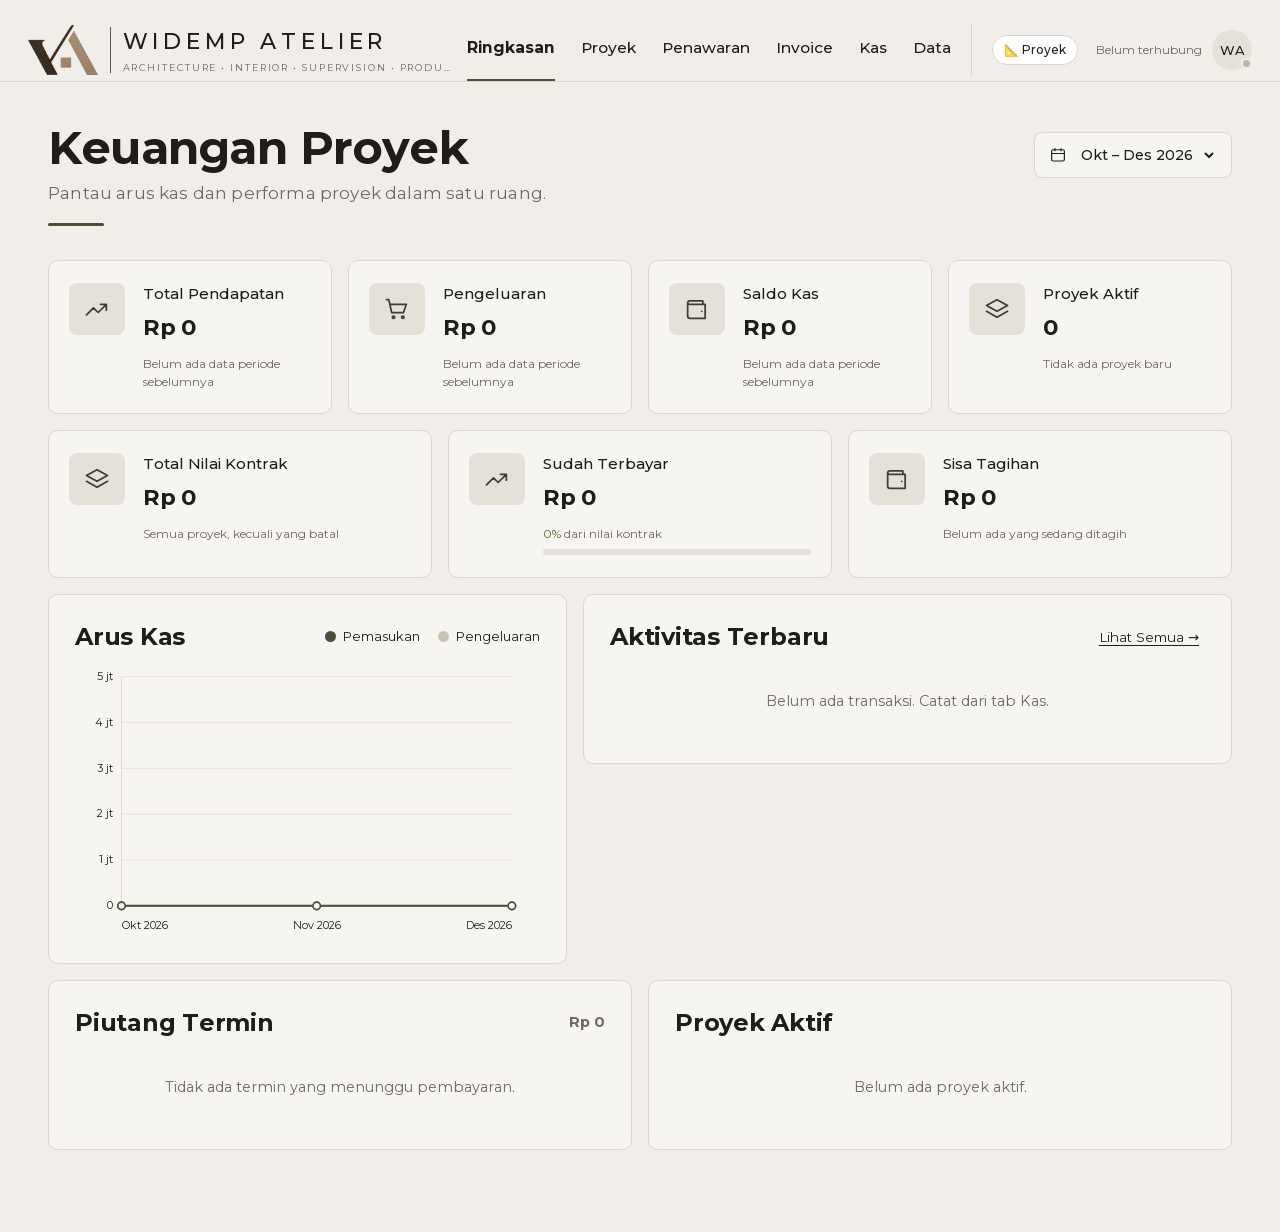
==== commit a434a79f: "Tambah aplikasi Pemantau Proyek (/proyek/) terintegrasi dengan keuangan - proyek/: pemantau proyek (" ====
--- a/index.html
+++ b/index.html
@@ -26,7 +26,7 @@
       <button data-tab="cash"><svg viewBox="0 0 24 24"><path d="M3 7h18v10H3zM12 9.5a2.5 2.5 0 100 5 2.5 2.5 0 000-5z"/></svg>Kas</button>
       <button data-tab="data"><svg viewBox="0 0 24 24"><ellipse cx="12" cy="6" rx="7" ry="3"/><path d="M5 6v6c0 1.7 3.1 3 7 3s7-1.3 7-3V6M5 12v6c0 1.7 3.1 3 7 3s7-1.3 7-3v-6"/></svg>Data</button>
     </nav>
-    <div class="me"><span class="st" id="syncText">Belum terhubung</span><button class="avatar" id="syncPill" type="button" title="Sinkron">WA<i></i></button></div>
+    <div class="me"><a class="applink" href="proyek/" title="Buka Pemantau Proyek">📐 Proyek</a><span class="st" id="syncText">Belum terhubung</span><button class="avatar" id="syncPill" type="button" title="Sinkron">WA<i></i></button></div>
   </div>
 </header>
 <main id="view"></main>
--- a/style.css
+++ b/style.css
@@ -174,3 +174,9 @@
 .mini .tot { border-top: 1px solid var(--line); margin-top: 3px; padding-top: 5px; font-weight: 700; }
 .comprow { display: grid; grid-template-columns: 1fr 84px auto; gap: 6px; margin-bottom: 6px; align-items: center; }
 .comprow select { font-size: 14px; }
+
+.subh { display: flex; align-items: center; gap: 8px; padding: 8px 0 2px 10px; margin-top: 4px; border-left: 3px solid var(--accent); font-size: 13px; }
+.subh b { flex: 1; font-weight: 600; }
+
+.applink { font-size: 12px; font-weight: 600; padding: 5px 11px; border: 1px solid var(--line); border-radius: 99px; text-decoration: none; color: inherit; white-space: nowrap; margin-right: 8px; background: #fff; }
+.applink:hover { border-color: var(--ink, #333); }
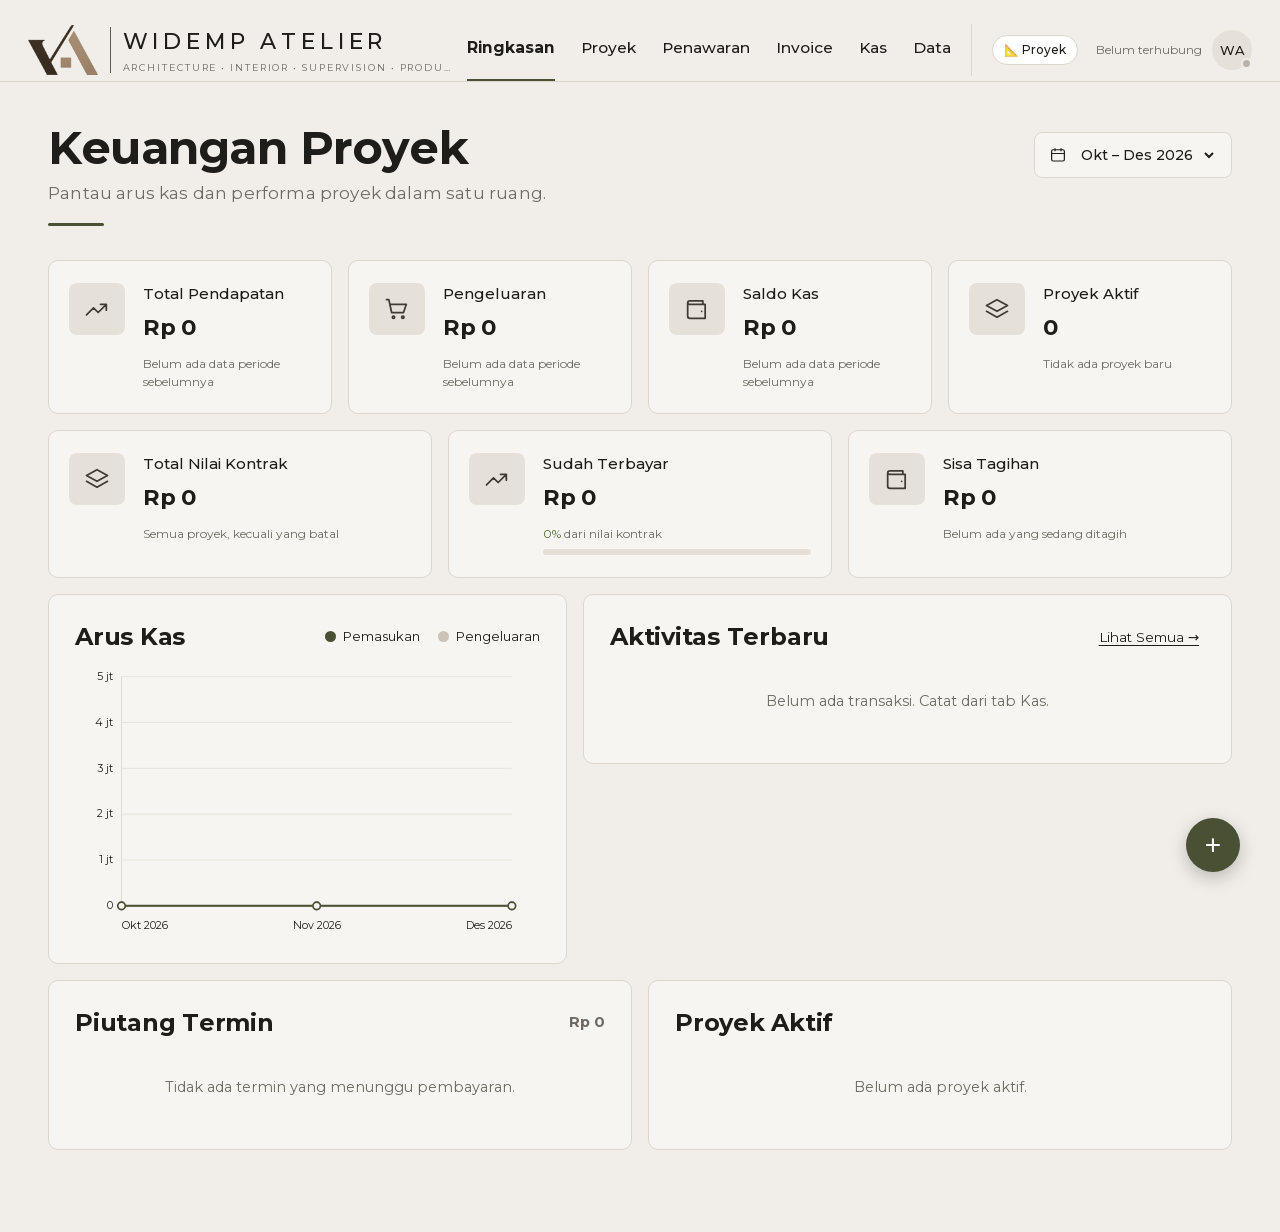
==== commit 028eab4f: "Sinkron otomatis antar perangkat & laporan PDF per proyek - Login Google disimpan sementara (±1 jam)" ====
--- a/index.html
+++ b/index.html
@@ -36,6 +36,7 @@
 <script src="sync.js"></script>
 <script src="pdf-assets.js"></script>
 <script src="pdf.js"></script>
+<script src="laporan-pdf.js"></script>
 <script src="studio-core.js"></script>
 <script src="studio-pdf.js"></script>
 <script src="studio.js"></script>
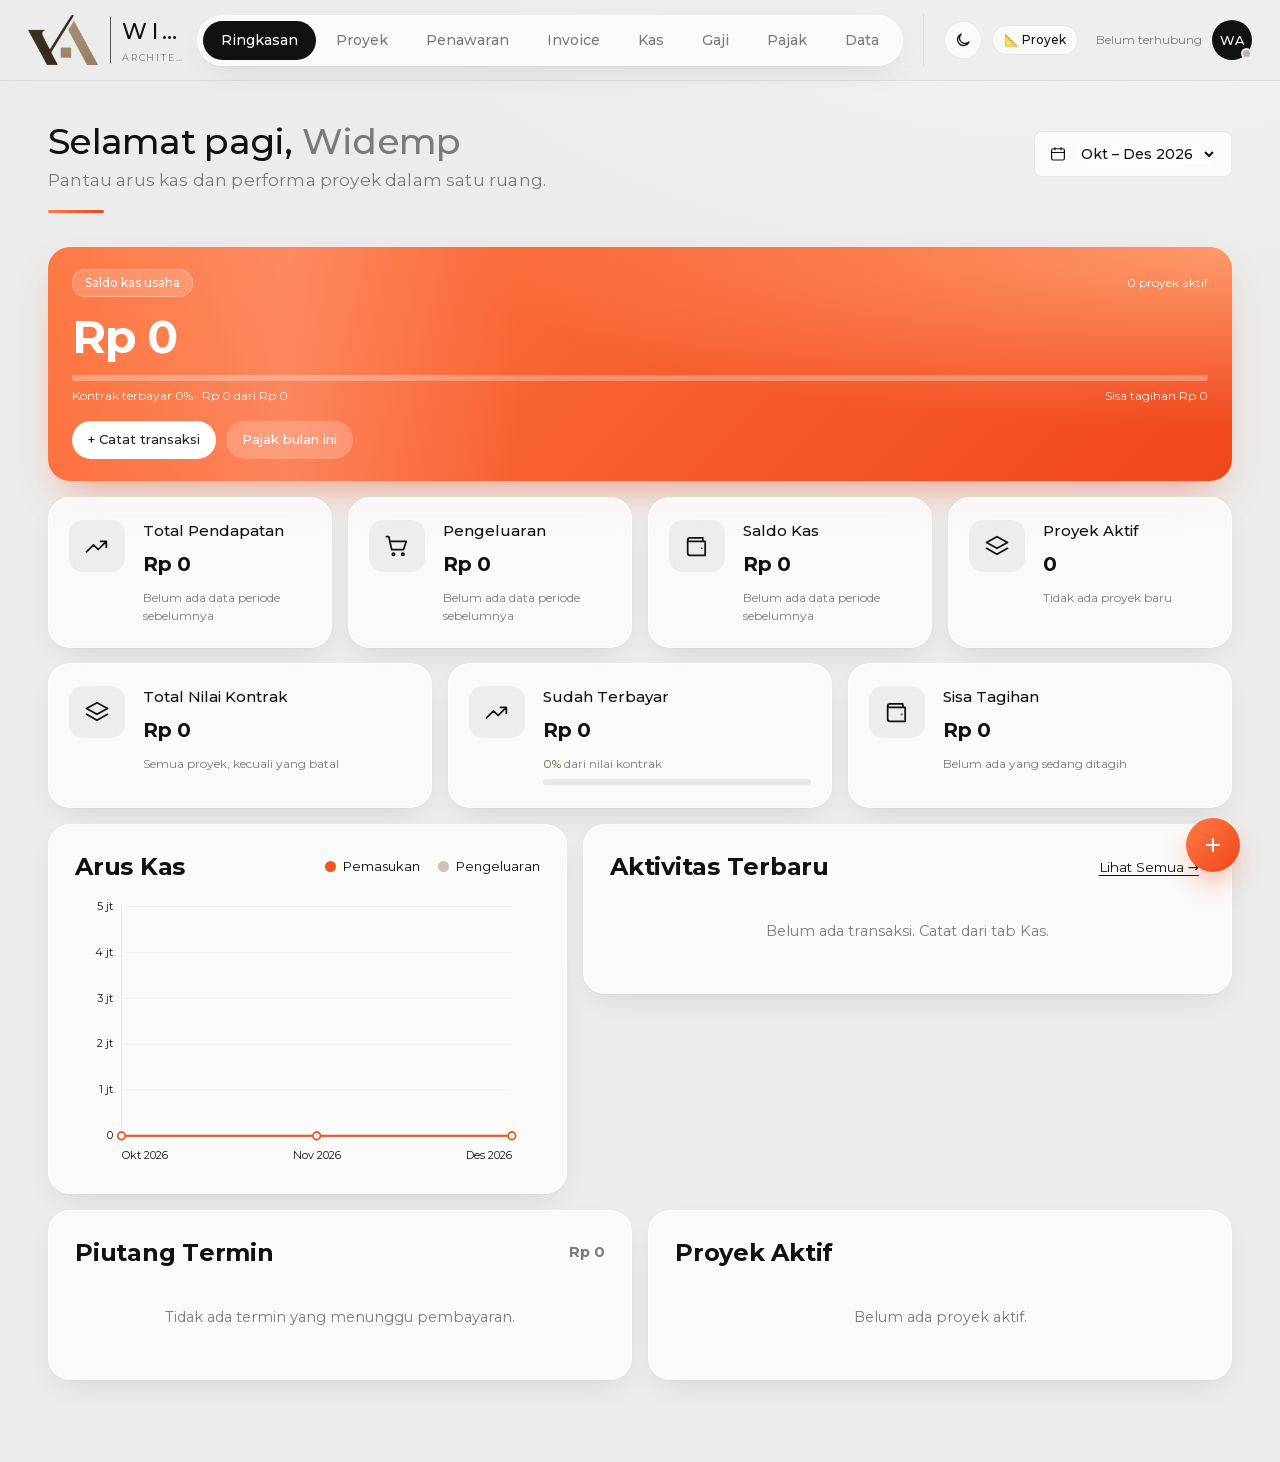
==== commit 18f57d44: "Tampilan baru (glass, mode gelap, animasi), menu Gaji & Pajak di Keuangan Co-Authored-By: Claude Opu" ====
--- a/index.html
+++ b/index.html
@@ -13,8 +13,9 @@
 <link rel="icon" href="icon.svg" type="image/svg+xml">
 <link rel="apple-touch-icon" href="icon-180.png">
 <link rel="stylesheet" href="style.css">
+<link rel="stylesheet" href="theme.css">
 </head>
-<body>
+<body class="app-keu">
 <header class="top">
   <div class="top-in">
     <a class="brand" href="#" data-act="go-dash"><img src="assets/logo-mark.png" alt=""><span class="div"></span><span class="wm"><b id="biz">WIDEMP ATELIER</b><small>Architecture • Interior • Supervision • Production</small></span></a>
@@ -24,9 +25,11 @@
       <button data-tab="quote"><svg viewBox="0 0 24 24"><path d="M5 3h10l4 4v14H5zM15 3v4h4M8 11h8M8 14.5h8M8 18h5"/></svg>Penawaran</button>
       <button data-tab="doc"><svg viewBox="0 0 24 24"><path d="M7 3h7l4 4v14H7zM14 3v4h4M10 12h5M10 16h5"/></svg>Invoice</button>
       <button data-tab="cash"><svg viewBox="0 0 24 24"><path d="M3 7h18v10H3zM12 9.5a2.5 2.5 0 100 5 2.5 2.5 0 000-5z"/></svg>Kas</button>
+      <button data-tab="gaji"><svg viewBox="0 0 24 24"><circle cx="9" cy="8" r="3.2"/><path d="M3 20c0-3.3 2.7-6 6-6s6 2.7 6 6M16 4.5a3 3 0 010 6M18 14c2 .6 3 2.6 3 6"/></svg>Gaji</button>
+      <button data-tab="pajak"><svg viewBox="0 0 24 24"><path d="M6 3h12v18l-3-2-3 2-3-2-3 2zM9 8h6M9 12h6M9 16h3"/></svg>Pajak</button>
       <button data-tab="data"><svg viewBox="0 0 24 24"><ellipse cx="12" cy="6" rx="7" ry="3"/><path d="M5 6v6c0 1.7 3.1 3 7 3s7-1.3 7-3V6M5 12v6c0 1.7 3.1 3 7 3s7-1.3 7-3v-6"/></svg>Data</button>
     </nav>
-    <div class="me"><a class="applink" href="proyek/" title="Buka Pemantau Proyek">📐 Proyek</a><span class="st" id="syncText">Belum terhubung</span><button class="avatar" id="syncPill" type="button" title="Sinkron">WA<i></i></button></div>
+    <div class="me"><button class="wd-theme" type="button" title="Mode terang/gelap" aria-label="Mode terang/gelap"></button><a class="applink" href="proyek/" title="Buka Pemantau Proyek">📐 Proyek</a><span class="st" id="syncText">Belum terhubung</span><button class="avatar" id="syncPill" type="button" title="Sinkron">WA<i></i></button></div>
   </div>
 </header>
 <main id="view"></main>
@@ -41,5 +44,6 @@
 <script src="studio-pdf.js"></script>
 <script src="studio.js"></script>
 <script src="app.js"></script>
+<script src="motion.js"></script>
 </body>
 </html>
--- a/theme.css
+++ b/theme.css
@@ -0,0 +1,140 @@
+/* ==========================================================================
+   Widemp – tema "glass" bersama (Keuangan & Pemantau Proyek)
+   Terang/gelap, kartu kaca, menu pil, animasi masuk kabur→tajam
+   ========================================================================== */
+:root{
+  --wd-bg:#ececeb; --wd-bg2:#f6f6f5; --wd-glass:rgba(255,255,255,.72); --wd-glass2:rgba(255,255,255,.55);
+  --wd-stroke:rgba(255,255,255,.85); --wd-line:rgba(17,17,17,.08); --wd-ink:#111111; --wd-mut:#7b7b7b;
+  --wd-pill:#111111; --wd-pill-ink:#ffffff; --wd-or1:#ff7a45; --wd-or2:#f0461b; --wd-or:#f2541b;
+  --wd-shadow:0 1px 2px rgba(0,0,0,.04),0 12px 32px -12px rgba(0,0,0,.12); --wd-r:22px; --wd-blur:saturate(160%) blur(18px);
+  color-scheme:light;
+}
+html[data-theme=dark]{
+  --wd-bg:#0b0b0b; --wd-bg2:#141414; --wd-glass:rgba(28,28,28,.72); --wd-glass2:rgba(36,36,36,.6);
+  --wd-stroke:rgba(255,255,255,.06); --wd-line:rgba(255,255,255,.08); --wd-ink:#f3f3f3; --wd-mut:#9a9a9a;
+  --wd-pill:#f3f3f3; --wd-pill-ink:#111111; --wd-shadow:0 1px 2px rgba(0,0,0,.5),0 16px 40px -16px rgba(0,0,0,.8);
+  color-scheme:dark;
+}
+html{background:var(--wd-bg)}
+body{background:radial-gradient(1200px 600px at 85% -10%,var(--wd-bg2),transparent 60%),var(--wd-bg)!important;background-attachment:fixed!important}
+
+/* ---------- animasi ---------- */
+@keyframes wdIn{from{opacity:0;filter:blur(10px);transform:translateY(10px) scale(.985)}to{opacity:1;filter:none;transform:none}}
+@keyframes wdPop{from{opacity:0;transform:scale(.96)}to{opacity:1;transform:none}}
+@keyframes wdSheen{0%{transform:translateX(-120%) skewX(-20deg)}100%{transform:translateX(220%) skewX(-20deg)}}
+@keyframes wdGlow{0%,100%{opacity:.55}50%{opacity:.9}}
+.wd-in{animation:wdIn .6s cubic-bezier(.2,.7,.2,1) both;animation-delay:calc(var(--i,0)*55ms)}
+@media (prefers-reduced-motion:reduce){.wd-in{animation:none}}
+::view-transition-old(root),::view-transition-new(root){animation:none;mix-blend-mode:normal}
+
+/* ---------- tombol tema ---------- */
+.wd-theme{width:38px;height:38px;border-radius:50%;border:1px solid var(--wd-line);background:var(--wd-glass);backdrop-filter:var(--wd-blur);-webkit-backdrop-filter:var(--wd-blur);display:grid;place-items:center;cursor:pointer;color:var(--wd-ink);flex:none;transition:transform .2s}
+.wd-theme:hover{transform:rotate(-15deg)}
+.wd-theme svg{width:18px;height:18px;stroke:currentColor;fill:none;stroke-width:1.8;stroke-linecap:round;stroke-linejoin:round}
+
+/* ---------- kartu hero oranye ---------- */
+.wd-hero{position:relative;overflow:hidden;border-radius:var(--wd-r);padding:22px 24px;color:#fff;background:radial-gradient(120% 140% at 100% 0%,#ff9a6b 0%,transparent 55%),linear-gradient(135deg,var(--wd-or1),var(--wd-or2));box-shadow:0 20px 40px -18px rgba(240,70,27,.55);margin-bottom:16px}
+.wd-hero::after{content:"";position:absolute;inset:0 auto 0 0;width:40%;background:linear-gradient(90deg,transparent,rgba(255,255,255,.18),transparent);animation:wdSheen 3.2s 1s ease-in-out infinite}
+.wd-hero .h-top{display:flex;justify-content:space-between;gap:10px;align-items:center;font-size:12px;opacity:.95}
+.wd-hero .h-tag{background:rgba(255,255,255,.18);border:1px solid rgba(255,255,255,.3);padding:4px 12px;border-radius:99px;font-weight:600}
+.wd-hero .h-big{font-size:clamp(30px,6vw,46px);font-weight:700;letter-spacing:-.02em;line-height:1.05;margin:16px 0 4px}
+.wd-hero .h-big small{font-size:14px;font-weight:500;opacity:.85;margin-left:6px;letter-spacing:0}
+.wd-hero .h-bar{height:6px;border-radius:99px;background:rgba(255,255,255,.3);overflow:hidden;margin:14px 0 6px}
+.wd-hero .h-bar i{display:block;height:100%;border-radius:99px;background:#fff;width:0;transition:width 1.2s cubic-bezier(.2,.7,.2,1)}
+.wd-hero .h-sub{display:flex;justify-content:space-between;gap:10px;font-size:12px;opacity:.9;flex-wrap:wrap}
+.wd-hero .h-act{display:flex;gap:10px;align-items:center;margin-top:16px;flex-wrap:wrap}
+.wd-hero .h-btn{background:#fff;color:#111;border:0;border-radius:99px;padding:9px 16px;font:inherit;font-weight:600;font-size:13px;cursor:pointer;text-decoration:none;display:inline-flex;gap:6px;align-items:center}
+.wd-hero .h-note{font-size:12px;opacity:.9}
+.wd-greet{font-size:clamp(26px,4vw,38px);font-weight:600;letter-spacing:-.02em;line-height:1.1;margin:4px 0 4px}
+.wd-greet span{color:var(--wd-mut)}
+
+/* ======================= Aplikasi KEUANGAN ======================= */
+.app-keu{--bg:transparent;--card:var(--wd-glass);--ink:var(--wd-ink);--muted:var(--wd-mut);--line:var(--wd-line);--soft:rgba(127,127,127,.12);--accent:var(--wd-or);--accent-ink:#fff;--radius:var(--wd-r)}
+.app-keu{color:var(--wd-ink)}
+.app-keu header.top{background:color-mix(in srgb,var(--wd-bg) 72%,transparent);backdrop-filter:var(--wd-blur);-webkit-backdrop-filter:var(--wd-blur);border-bottom:1px solid var(--wd-line)}
+html[data-theme=dark] .app-keu .brand img{filter:invert(1) brightness(1.6)}
+.app-keu .card,.app-keu .panel,.app-keu .stat{background:var(--wd-glass);backdrop-filter:var(--wd-blur);-webkit-backdrop-filter:var(--wd-blur);border:1px solid var(--wd-stroke);box-shadow:var(--wd-shadow);border-radius:var(--wd-r)}
+.app-keu .kpi .ic{border-radius:14px;background:rgba(127,127,127,.1)} .app-keu .kpi .ic svg{stroke:var(--wd-ink)}
+.app-keu .kpi .v{font-weight:700;font-size:20px;letter-spacing:-.02em}
+.app-keu .ptitle h1{font-weight:600;letter-spacing:-.02em;font-size:clamp(26px,4vw,36px)} .app-keu .ptitle .rule{background:linear-gradient(90deg,var(--wd-or1),var(--wd-or2))}
+.app-keu button.btn,.app-keu .btn{border-radius:99px;background:var(--wd-glass);border-color:var(--wd-line);color:var(--wd-ink)}
+.app-keu .btn.primary{background:var(--wd-pill);color:var(--wd-pill-ink);border-color:var(--wd-pill)}
+.app-keu .btn.danger{color:#e5484d}
+.app-keu .fab{background:linear-gradient(135deg,var(--wd-or1),var(--wd-or2));color:#fff;box-shadow:0 14px 30px -10px rgba(240,70,27,.6);border-radius:50%}
+.app-keu input,.app-keu select,.app-keu textarea{border-radius:12px;background:var(--wd-glass2);border-color:var(--wd-line);color:var(--wd-ink)}
+.app-keu .seg{border-radius:99px;border-color:var(--wd-line);background:rgba(127,127,127,.08);padding:3px;gap:3px}
+.app-keu .seg button{background:transparent;border-radius:99px;color:var(--wd-mut)} .app-keu .seg button.on{background:var(--wd-pill)!important;color:var(--wd-pill-ink)!important}
+.app-keu table.act th{background:rgba(127,127,127,.1);color:var(--wd-ink)} .app-keu table.act td{border-color:var(--wd-line)}
+.app-keu .badge{border-color:var(--wd-line)}
+.app-keu dialog.sheet{background:var(--wd-bg);color:var(--wd-ink);border-radius:26px 26px 0 0;box-shadow:0 -20px 60px -20px rgba(0,0,0,.4)}
+.app-keu dialog.sheet[open]{animation:wdIn .35s cubic-bezier(.2,.7,.2,1)}
+.app-keu dialog.sheet::backdrop{background:rgba(0,0,0,.35);backdrop-filter:blur(4px)}
+.app-keu .toast{background:var(--wd-pill);color:var(--wd-pill-ink);box-shadow:var(--wd-shadow)}
+.app-keu .bar{background:rgba(127,127,127,.15)} .app-keu .bar>i{background:linear-gradient(90deg,var(--wd-or1),var(--wd-or2))}
+.app-keu .applink{background:var(--wd-glass);border-color:var(--wd-line);color:var(--wd-ink)}
+.app-keu .avatar{background:var(--wd-pill);color:var(--wd-pill-ink)} .app-keu .avatar i{border-color:var(--wd-bg)}
+/* menu: pil mengambang */
+.app-keu nav.tabs{background:var(--wd-glass);backdrop-filter:var(--wd-blur);-webkit-backdrop-filter:var(--wd-blur);border:1px solid var(--wd-stroke);box-shadow:var(--wd-shadow)}
+@media (max-width:899px){
+  .app-keu nav.tabs{left:10px;right:10px;bottom:calc(env(safe-area-inset-bottom) + 10px);height:var(--nav-h);padding:6px;border-radius:24px;gap:2px}
+  .app-keu nav.tabs button{border-radius:18px;transition:background .25s,color .25s}
+  .app-keu nav.tabs button.on{background:var(--wd-pill);color:var(--wd-pill-ink)}
+  .app-keu .toast{bottom:calc(var(--nav-h) + env(safe-area-inset-bottom) + 30px)}
+  .app-keu .fab{bottom:calc(var(--nav-h) + env(safe-area-inset-bottom) + 26px)}
+}
+@media (min-width:900px){
+  .app-keu nav.tabs{border-radius:99px;padding:5px;gap:2px;margin:0 auto}
+  .app-keu nav.tabs button{padding:9px 18px;border-radius:99px;border:0;font-size:14px;font-weight:500;color:var(--wd-mut);transition:background .25s,color .25s}
+  .app-keu nav.tabs button:hover{color:var(--wd-ink)}
+  .app-keu nav.tabs button.on{background:var(--wd-pill);color:var(--wd-pill-ink);font-weight:600;border:0}
+  .app-keu header.top{padding:14px 28px}
+  .app-keu .top-in{padding-bottom:0}
+}
+
+/* ======================= Aplikasi PROYEK ======================= */
+.app-pry{--bg:transparent;--card:var(--wd-glass);--ink:var(--wd-ink);--mut:var(--wd-mut);--line:var(--wd-line);--acc:var(--wd-or);--acc2:rgba(242,84,27,.12);--r:var(--wd-r)}
+.app-pry{color:var(--wd-ink)}
+.app-pry .side{background:var(--wd-glass);backdrop-filter:var(--wd-blur);-webkit-backdrop-filter:var(--wd-blur);color:var(--wd-ink);border-right:1px solid var(--wd-line);width:232px;padding:18px 12px}
+.app-pry .brand{color:var(--wd-ink);letter-spacing:.12em}.app-pry .brand small{color:var(--wd-mut)}
+.app-pry .nav a{color:var(--wd-mut);border-radius:99px;padding:9px 14px;transition:background .25s,color .25s,transform .2s}
+.app-pry .nav a:hover:not(.on){background:rgba(127,127,127,.1);color:var(--wd-ink);transform:translateX(2px)}
+.app-pry .nav a.on{background:var(--wd-pill);color:var(--wd-pill-ink)}
+.app-pry .top{background:color-mix(in srgb,var(--wd-bg) 70%,transparent);backdrop-filter:var(--wd-blur);-webkit-backdrop-filter:var(--wd-blur);border-bottom:1px solid var(--wd-line)}
+.app-pry .card,.app-pry .kpi,.app-pry .md{background:var(--wd-glass);backdrop-filter:var(--wd-blur);-webkit-backdrop-filter:var(--wd-blur);border:1px solid var(--wd-stroke);box-shadow:var(--wd-shadow);border-radius:var(--wd-r)}
+.app-pry .md{background:var(--wd-bg);border-radius:26px}
+.app-pry .ov{background:rgba(0,0,0,.35);backdrop-filter:blur(6px)}.app-pry .ov .md{animation:wdIn .35s cubic-bezier(.2,.7,.2,1)}
+.app-pry .kpi b{font-size:24px;letter-spacing:-.02em}
+.app-pry .btn{border-radius:99px;background:var(--wd-glass);border-color:var(--wd-line);color:var(--wd-ink)}
+.app-pry .btn.pri{background:var(--wd-pill);color:var(--wd-pill-ink);border-color:var(--wd-pill)}
+.app-pry .chip{background:var(--wd-glass);border-color:var(--wd-line);color:var(--wd-ink)} .app-pry .chip.on{background:var(--wd-pill);color:var(--wd-pill-ink);border-color:var(--wd-pill)}
+.app-pry input,.app-pry select,.app-pry textarea{border-radius:12px;background:var(--wd-glass2);border-color:var(--wd-line);color:var(--wd-ink)}
+.app-pry .bar{background:rgba(127,127,127,.15)}.app-pry .bar i{background:linear-gradient(90deg,var(--wd-or1),var(--wd-or2))}
+.app-pry .bar.ok i{background:#22a06b}.app-pry .bar.bad i{background:#e5484d}
+.app-pry th{color:var(--wd-mut)} .app-pry th,.app-pry td{border-color:var(--wd-line)}
+.app-pry .toast{background:var(--wd-pill);color:var(--wd-pill-ink);border-radius:99px}
+.app-pry .col{background:rgba(127,127,127,.08);border-radius:var(--wd-r)} .app-pry .tk{background:var(--wd-glass);border-color:var(--wd-line);border-radius:16px}
+.app-pry .gantt,.app-pry .glab,.app-pry .ghead,.app-pry .ghead .glab{background:var(--wd-glass)!important;border-color:var(--wd-line)}
+.app-pry .grow,.app-pry .gtrack{border-color:var(--wd-line)}
+.app-pry .msg{background:var(--wd-glass);border-color:var(--wd-line);border-radius:18px}.app-pry .msg.me{background:var(--acc2)}
+.app-pry .thumb{background:rgba(127,127,127,.12);border-color:var(--wd-line)}
+.app-pry .tabs{background:color-mix(in srgb,var(--wd-bg) 70%,transparent);backdrop-filter:var(--wd-blur);-webkit-backdrop-filter:var(--wd-blur);border-color:var(--wd-line)}
+.app-pry .tabs a{background:var(--wd-glass);border-color:var(--wd-line);color:var(--wd-ink);border-radius:99px}.app-pry .tabs a.on{background:var(--wd-pill);color:var(--wd-pill-ink);border-color:var(--wd-pill)}
+.app-pry #finb{border-radius:99px}
+.app-pry .rt th{background:var(--wd-pill);color:var(--wd-pill-ink)}
+html[data-theme=dark] .app-pry .gc{background-color:transparent;color:var(--wd-ink)}
+html[data-theme=dark] .app-pry [style*="background:#fff"],html[data-theme=dark] .app-pry [style*="background:#faf8f5"],html[data-theme=dark] .app-pry [style*="background:#fcfbf9"],html[data-theme=dark] .app-pry [style*="background:#fbf4ee"]{background:var(--wd-glass2)!important;color:var(--wd-ink)}
+html[data-theme=dark] .app-keu [style*="background:#fff"],html[data-theme=dark] .app-keu [style*="background: #fff"]{background:var(--wd-glass2)!important}
+html[data-theme=dark] .warnbox{background:rgba(214,160,40,.14);color:#f0c96a}
+html[data-theme=dark] .okbox{background:rgba(34,160,107,.14);color:#7fd6ad}
+html[data-theme=dark] .tag{background:rgba(255,255,255,.08);color:#ccc}
+@media print{html,body{background:#fff!important}.wd-theme{display:none}.wd-in{animation:none!important}}
+/* HP: header tanpa backdrop-filter (supaya menu fixed tetap di bawah), menu bisa digeser */
+@media (max-width:899px){
+  .app-keu header.top{backdrop-filter:none;-webkit-backdrop-filter:none;background:color-mix(in srgb,var(--wd-bg) 94%,transparent)}
+  .app-keu nav.tabs{overflow-x:auto;scrollbar-width:none;justify-content:flex-start}
+  .app-keu nav.tabs::-webkit-scrollbar{display:none}
+  .app-keu nav.tabs button{flex:1 0 54px;min-width:54px;font-size:10px}
+}
+/* mode sematan (Gaji di aplikasi Keuangan) */
+html.embed .app-pry .top{position:static;background:transparent;border:0;padding:0 12px;backdrop-filter:none;-webkit-backdrop-filter:none}
+html.embed .app-pry .top>*:not(#psel){display:none!important}
